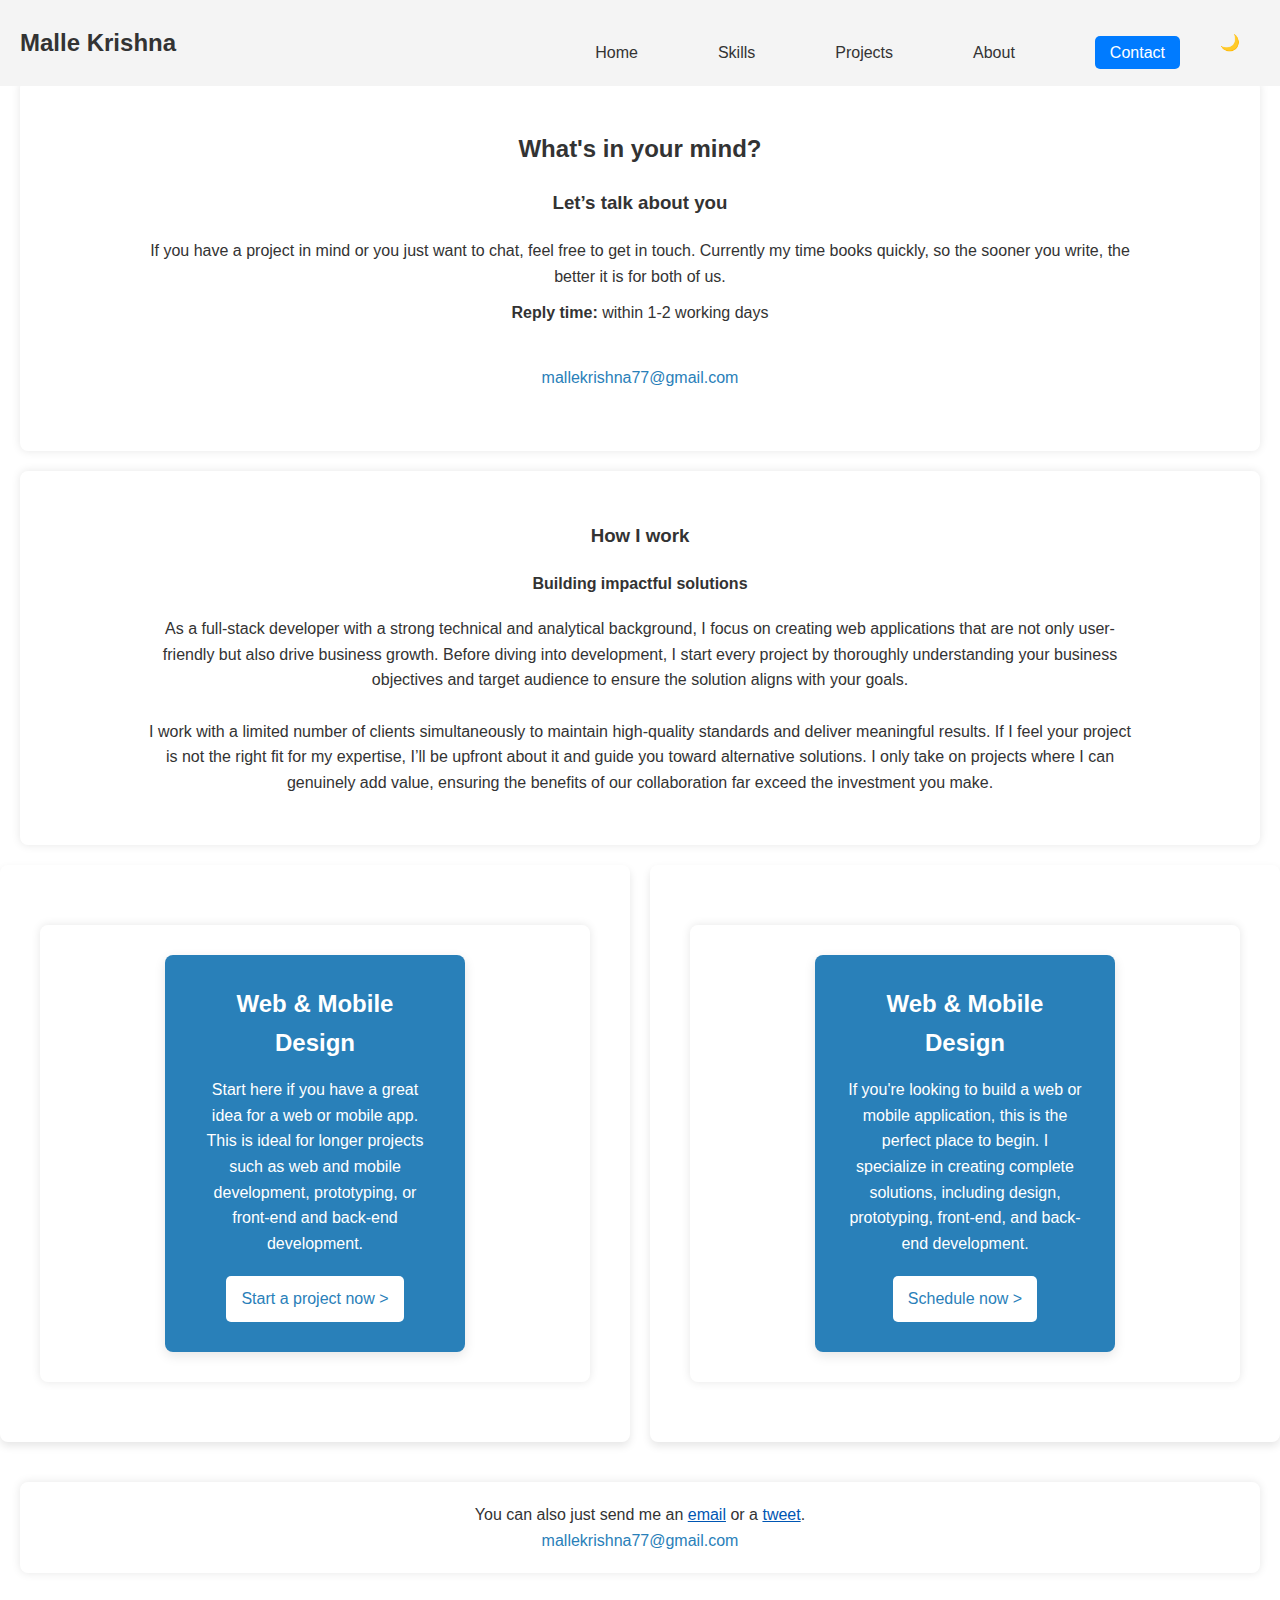
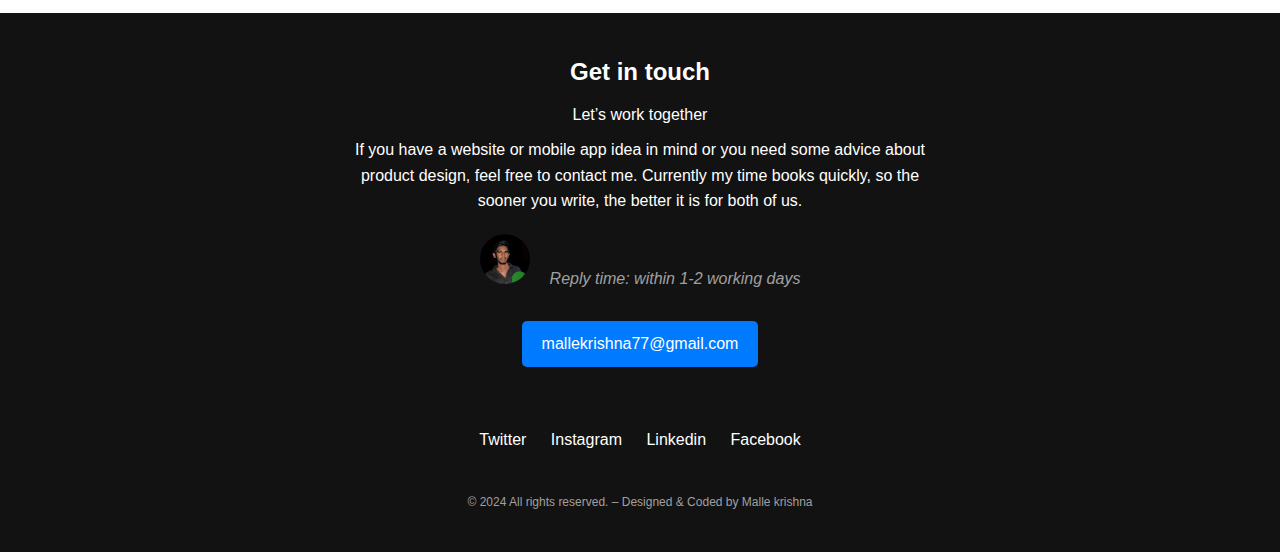
==== contact.html @ 310c50e5 "public page removed" ====
<!DOCTYPE html>
<html lang="en">
<head>
    <meta charset="UTF-8">
    <meta name="viewport" content="width=device-width, initial-scale=1.0">
    <link rel="stylesheet" href="style.css">
    <link rel="stylesheet" href="styles.css">
    <title>Daniel Korpai</title>
</head>
<body>
    <header>       
        <nav>
            <div class="logo">Malle Krishna</div>
            <button class="menu-toggle" aria-label="Toggle menu">
                ☰
            </button>
            <ul class="nav-list">
                <li><a href="index.html">Home</a></li>
                <li><a href="index.html">Skills</a></li>
                <li><a href="index.html">Projects</a></li> 
                <li><a href="index.html">About</a></li>
                <li><a href="contact.html" class="contact-btn" style="color: rgb(255, 255, 255);">Contact</a></li>
                <button id="theme-toggle">🌙</button>
            </ul>
        </nav>
    </header>

    <main>
        <section class="intro">
            <h2>What's in your mind?</h2>
            <h3>Let’s talk about you</h3>
            <p>If you have a project in mind or you just want to chat, feel free to get in touch. Currently my time books quickly, 
            so the sooner you write, the better it is for both of us.</p>
            <p><strong>Reply time:</strong> within 1-2 working days</p>
            <a href="mailto:mallekrishna77@gmail.com" class="button">mallekrishna77@gmail.com</a>
        </section>
        
        <section class="how-work">
            <h3>How I work</h3>
            <h4>Building impactful solutions</h4>
            <p>As a full-stack developer with a strong technical and analytical background, I focus on creating web applications that are not only user-friendly but also drive business growth. Before diving into development, I start every project by thoroughly understanding your business objectives and target audience to ensure the solution aligns with your goals.<br /><br />
                I work with a limited number of clients simultaneously to maintain high-quality standards and deliver meaningful results. If I feel your project is not the right fit for my expertise, I’ll be upfront about it and guide you toward alternative solutions. I only take on projects where I can genuinely add value, ensuring the benefits of our collaboration far exceed the investment you make.</p>
        </section>
    </main>


    <div class="process-steps">
    <div class="step">
        <section class="services">
            <div class="service-card">
                <h2>Web & Mobile Design</h2>
                <p>Start here if you have a great idea for a web or mobile app. This is ideal for longer projects such as web and mobile development, prototyping, or front-end and back-end development.</p>
                <a href="form.html" class="button">Start a project now &gt;</a>
            </div>
        </section>
    </div>


        <div class="step">
        <section class="services">
            <div class="service-card">
                <h2>Web & Mobile Design</h2>
                <p>If you're looking to build a web or mobile application, this is the perfect place to begin. I specialize in creating complete solutions, including design, prototyping, front-end, and back-end development.</p>
                <a href="form.html" class="button">Schedule now &gt;</a>
            </div>
        </section>
    </div>
</div>


        <section class="contact-info">
            <p>You can also just send me an <a href="mailto:mallekrishna77@gmail.com">email</a> or a <a href="#">tweet</a>.</p>
            <p><a href="mailto:mallekrishna77@gmail.com" class="contact-email">mallekrishna77@gmail.com</a></p>
        </section>

        <footer>
            <div class="footer-content">
                <h2>Get in touch</h2>
                <p>Let’s work together</p>
                <p>If you have a website or mobile app idea in mind or you need some advice about product design, feel free to contact me. Currently my time books quickly, so the sooner you write, the better it is for both of us.</p>
                <p class="reply-time"><img src="img/active.png" alt="Daniel Korpai" class="profile-image1">Reply time: within 1-2 working days</p>
                <a href="mailto:mallekrishna77@gmail.com" class="contact-button">mallekrishna77@gmail.com</a>
                <div class="social-media">
                    <a href="https://twitter.com" target="_blank">Twitter</a>
                    <a href="https://instagram.com" target="_blank">Instagram</a>
                    <a href="https://medium.com" target="_blank">Linkedin</a>
                    <a href="https://medium.com" target="_blank">Facebook</a>
                </div>
            </div>
            <div class="footer-bottom">
                <p>&copy; 2024 All rights reserved. – Designed &amp; Coded by Malle krishna</p>
            </div>
        </footer>
    <script src="script.js"></script>
</body>
</html>
---- style.css ----
* {
    margin: 0;
    padding: 0;
    box-sizing: border-box;
}

body {
    font-family: 'Arial', sans-serif;
    line-height: 1.6;
    background-color: #f9f9f9;
    color: #333;
}


.intro, .how-work {
    text-align: center;
    padding: 50px 10%;
}

.button {
    display: inline-block;
    background-color: #2980b9; /* Button color */
    color: white;
    padding: 10px 20px;
    text-decoration: none;
    border-radius: 5px;
    margin-top: 20px;
}

.footer {
    text-align: center;
    padding: 20px;
    background-color: #2c3e50; /* Footer color */
    color: white;
}

h2, h3, h4 {
    margin-bottom: 20px;
}

.intro p {
    margin-bottom: 10px;
}

.how-work p {
    margin-top: 20px;
}

.services {
    display: flex;
    justify-content: center;
    flex-wrap: wrap;
    margin: 40px 20px;
}

.service-card {
    background-color: #2980b9; /* Card background color */
    color: white;
    padding: 30px;
    margin: 10px;
    border-radius: 8px;
    width: 300px;
    box-shadow: 0 4px 12px rgba(0, 0, 0, 0.1);
    text-align: center;
}

.service-card h2 {
    margin-bottom: 15px;
}

.button {
    display: inline-block;
    background-color: #fff; /* Button background color */
    color: #2980b9; /* Button text color */
    padding: 10px 15px;
    text-decoration: none;
    border-radius: 5px;
}

.contact-info {
    text-align: center;
    margin-top: 40px;
}

.contact-email {
    color: #2980b9; /* Email link color */
    text-decoration: none;
}

footer {
    text-align: center;
    padding: 20px;
    background-color: #2c3e50;
    color: white;
    margin-top: 40px;
}

/* Responsive Design */

@media (max-width: 1024px) {
    .intro, .how-work {
        padding: 50px 100px;
    }
}



@media (max-width: 480px) {
    .intro, .how-work {
        padding: 20px 20px;
    }

    .button {
        width: 100%;
        padding: 15px;
    }
}
:root {
    --primary-color: #007BFF;
    --background-color: #ffffff;
    --text-color: #333;
    --nav-background: #f4f4f4;
    --nav-text-color: #333;
}
html{
    scroll-behavior: smooth;
}
* {
    box-sizing: border-box;
    margin: 0;
    padding: 0;
}
body {
        margin-top: 80px;
    font-family: 'Arial', sans-serif;
    line-height: 1.6;
    background-color: var(--background-color);
    color: var(--text-color);
    transition: background-color 0.3s, color 0.3s;
}

header {
    position: fixed;
    top: 0;
    left: 0;
    width: 100%;
    background-color: var(--nav-background);
    padding: 20px;
}

nav {
    display: flex;
    justify-content: space-between;
    align-items: center;
}

.logo {
    font-size: 24px;
    font-weight: bold;
}

.nav-list {
    list-style: none;
    margin: 0;
    padding: 0;
    display: flex;
}

.nav-list li {
    padding-left: 60px;
    margin-left: 20px;
}

.nav-list a {
    text-decoration: none;
    color: var(--nav-text-color);
    font-weight: 500;
}

.contact-btn {
    background-color: var(--primary-color);
    color: #ffffff;
    padding: 10px 20px;
    border-radius: 5px;
    text-decoration: none;
}

#theme-toggle {
    margin-left: 20px;
    padding: 10px 20px;
    cursor: pointer;
}

/* Hide menu button on larger screens */
.menu-toggle {
    display: none;
    background: none;
    border: none;
    font-size: 24px;
    cursor: pointer;
}

/* Responsive Navbar */
@media (max-width: 768px) {
    .nav-list {
        display: none;
        flex-direction: column;
        background-color: var(--nav-background);
        position: absolute;
        top: 60px;
        right: 0;
        width: 100%;
        padding: 20px;
    }

    .nav-list.show {
        display: flex;
    }

    .menu-toggle {
        display: block; /* Show menu button on smaller screens */
    }

    .nav-list li {
        margin: 15px 0;
    }

    .contact-btn {
        width: 100%;
        text-align: center;
    }
}

/* Dark Theme */
body.dark {
    --background-color: #1e1e1e;
    --text-color: #ffffff;
    --nav-background: #333;
    --nav-text-color: #ffffff;
}
---- styles.css ----
:root {
    --primary-color: #007BFF;
    --background-color: #ffffff;
    --text-color: #333;
    --nav-background: #f4f4f4;
    --nav-text-color: #333;
}
html{
    scroll-behavior: smooth;
}
* {
    box-sizing: border-box;
    margin: 0;
    padding: 0;
}
body {
    margin-top: 80px;
font-family: 'Arial', sans-serif;
line-height: 1.6;
background-color: var(--background-color);
color: var(--text-color);
transition: background-color 0.3s, color 0.3s;
}

header {
position: fixed;
top: 0;
left: 0;
width: 100%;
background-color: var(--nav-background);
padding: 20px;
}
a{
    color:#0056b3;
}
nav {
    display: flex;
    justify-content: space-between;
    align-items: center;
}

.logo {
    font-size: 24px;
    font-weight: bold;
}

.nav-list {
    list-style: none;
    margin: 0;
    padding: 0;
    display: flex;
}

.nav-list li {
    padding-top: 20px;
    padding-left: 60px;
    margin-left: 20px;
}

.nav-list a {
    text-decoration: none;
    color: var(--nav-text-color);
    font-weight: 500;
}

.contact-btn {
    background-color: var(--primary-color);
    color: #ffffff;
    padding: 10px 20px;
    border-radius: 5px;
    text-decoration: none;
}

#theme-toggle {
    margin-left: 20px;
    padding: 10px 20px;
    cursor: pointer;
}

/* Hide menu button on larger screens */
.menu-toggle {
    display: none;
    background: none;
    border: none;
    font-size: 24px;
    cursor: pointer;
}

/* Responsive Navbar */
@media (max-width: 768px) {
    .nav-list {
        display: none;
        flex-direction: column;
        background-color: var(--nav-background);
        position: absolute;
        top: 60px;
        right: 0;
        width: 100%;
        padding: 20px;
    }

    .nav-list.show {
        display: flex;
    }

    .menu-toggle {
        display: block; /* Show menu button on smaller screens */
    }

    .nav-list li {
        margin: 15px 0;
    }

    .contact-btn {
        width: 100%;
        text-align: center;
    }
}

/* Dark Theme */
body.dark {
    --background-color: #1e1e1e;
    --text-color: #ffffff;
    --nav-background: #333;
    --nav-text-color: #ffffff;
}

button {
    background: none;
    border: none;
    font-size: 16px;
    cursor: pointer;
}
.buttons {
    margin-top: 20px;
}

.start-project-btn, .learn-more-btn {
    background: #007BFF;
    color: #ffffff;
    padding: 12px 20px;
    border-radius: 5px;
    text-decoration: none;
    margin-right: 10px;
    transition: background 0.3s;
}

.start-project-btn:hover, .learn-more-btn:hover {
    background: #0056b3;
}
/* Individual Steps */
.process-steps {
    display: flex;
    flex-wrap: wrap;
    gap: 20px;
}

.step {
    flex: 1;
    min-width: 250px;
    padding: 20px;
    border-radius: 8px;
    box-shadow: 0 4px 8px rgba(0, 0, 0, 0.1);
    transition: transform 0.3s;
}

.step h3 {
    margin-bottom: 10px;
}

.step:hover {
    transform: translateY(-5px);
}
/* Design Process Section */
.design-process {
    padding: 40px 20px;
    text-align: left;
}

.design-process h2 {
    margin-bottom: 10px;
}

.design-process h1 {
    font-size: 36px;
    margin-bottom: 20px;
}

.design-process p {
    margin: 10px 0;
}
/* Social Media Section */
div.social-media {

    padding: 20px;
    /* background: #ffffff; */
    text-align: center;
}

.social-media h2 {
    margin-bottom: 10px;
}

.social-media p {
    margin: 10px 0;
}

.social-media ul {
    list-style: none;
}

.social-media li {
    color: blue;
    margin: 5px 0;
}

.social-media a {
    text-decoration: none;
    color: #017cff;
}

.profile-image1 {
    max-width: 50px;
    border-radius: 50%;
    margin-top: 10px;
    margin-right: 20px;
}

.name {
    font-weight: bold;
    margin-top: 10px;
}
.contact-btn {
    background: #007BFF;
    color: #fff;
    padding: 8px 15px;
    border-radius: 5px;
    transition: background 0.3s;
}

.contact-btn:hover {
    background: #0056b3;
}

/* Hero Section Styling */
.hero {
    padding: 100px 20px;
    text-align: left;
    background: #ffffff;
    color: #333;
    position: relative;
}

.hero h1 {
    font-size: 48px;
}

.hero p {
    margin: 20px 0;
    font-size: 20px;
}

.highlight {
    color: #007BFF;
    font-weight: bold;
}

.get-started-btn {
    display: inline-block;
    background: #007BFF;
    color: white;
    padding: 12px 20px;
    border-radius: 5px;
    text-decoration: none;
    margin-top: 15px;
    font-size: 16px;
    transition: background 0.3s;
}

.get-started-btn:hover {
    background: #0056b3;
}

/* Reply time styling */
.reply-time {
    margin-top: 20px;
    font-style: italic;
}
/* About Section Styling */
.about {
    padding: 40px 20px;
    text-align: left;
    background: #ffffff;
}

.about h2 {
    margin-bottom: 10px;
}

.about h1 {
    font-size: 36px;
    margin-bottom: 20px;
}

.about p {
    margin: 10px 0;
}

.highlight {
    color: #007BFF;
    font-weight: bold;
}
.profile-image, .project-image {
    max-width: 100%;
    height: auto;
    border-radius: 8px;
    margin: 10px 0;
}

.profile-image {
    max-width: 150px;
    border-radius: 50%;
    margin-top: 10px;
}
.skills-list {
    display: flex;
    flex-wrap: wrap;
    list-style: none;
    padding: 0;
}

.skills-list li {
    background: #5a6d7d;
    color: #fff;
    padding: 10px;
    margin: 5px;
    border-radius: 5px;
    transition: transform 0.3s, background 0.3s;
}

.skills-list li:hover {
    transform: scale(1.1);
    background: #4e606f;
}

.project {
    margin: 15px 0;
}

.project h3 {
    margin: 10px 0;
}

footer {
    text-align: center;
    padding: 10px 0;
    background: #35424a;
    color: #ffffff;
    position: relative;
    bottom: 0;
    width: 100%;
}

/* Dark theme styles */
body.dark {
    background: #1e1e1e;
    color: #ffffff;
}

header.dark {
    color:#ffffff;
    background: #1e1e1e;
}

section.dark {
    background: #1e1e1e;
    border: 1px solid #333;
}
nav.dark {
    background: #1e1e1e;
    border: 1px solid #333;
}
footer.dark {
    background: #171717;
}

.skills-list li.dark {
    background: #3a3a3a;
}

.skills-list li.dark:hover {
    background: #4e606f;
}
footer {
    background: #121212;
    color: #ffffff;
    text-align: center;
    padding: 40px 20px;
}

.footer-content {
    margin: 0 auto;
    max-width: 600px;
}

.footer-content h2 {
    margin: 0 0 10px;
}

.footer-content p {
    margin: 10px 0;
}

.reply-time {
    font-style: italic;
    color: #a0a0a0;
}

.contact-button {
    display: inline-block;
    padding: 10px 20px;
    margin: 20px 0;
    border-radius: 5px;
    background: #007BFF;
    color: #ffffff;
    text-decoration: none;
    transition: background 0.3s;
}

.contact-button:hover {
    background: #0056b3;
}

.social-media {
    margin: 20px 0;
}

.social-media a {
    margin: 0 10px;
    color: #ffffff;
    text-decoration: none;
}

.footer-bottom {
    margin-top: 20px;
    font-size: 12px;
    color: #a0a0a0;
}
section {
    padding: 20px;
    margin: 20px;
    background: white;
    border-radius: 8px;
    box-shadow: 0 0 10px rgba(0, 0, 0, 0.1);
    transition: background 0.3s, border 0.3s;
}
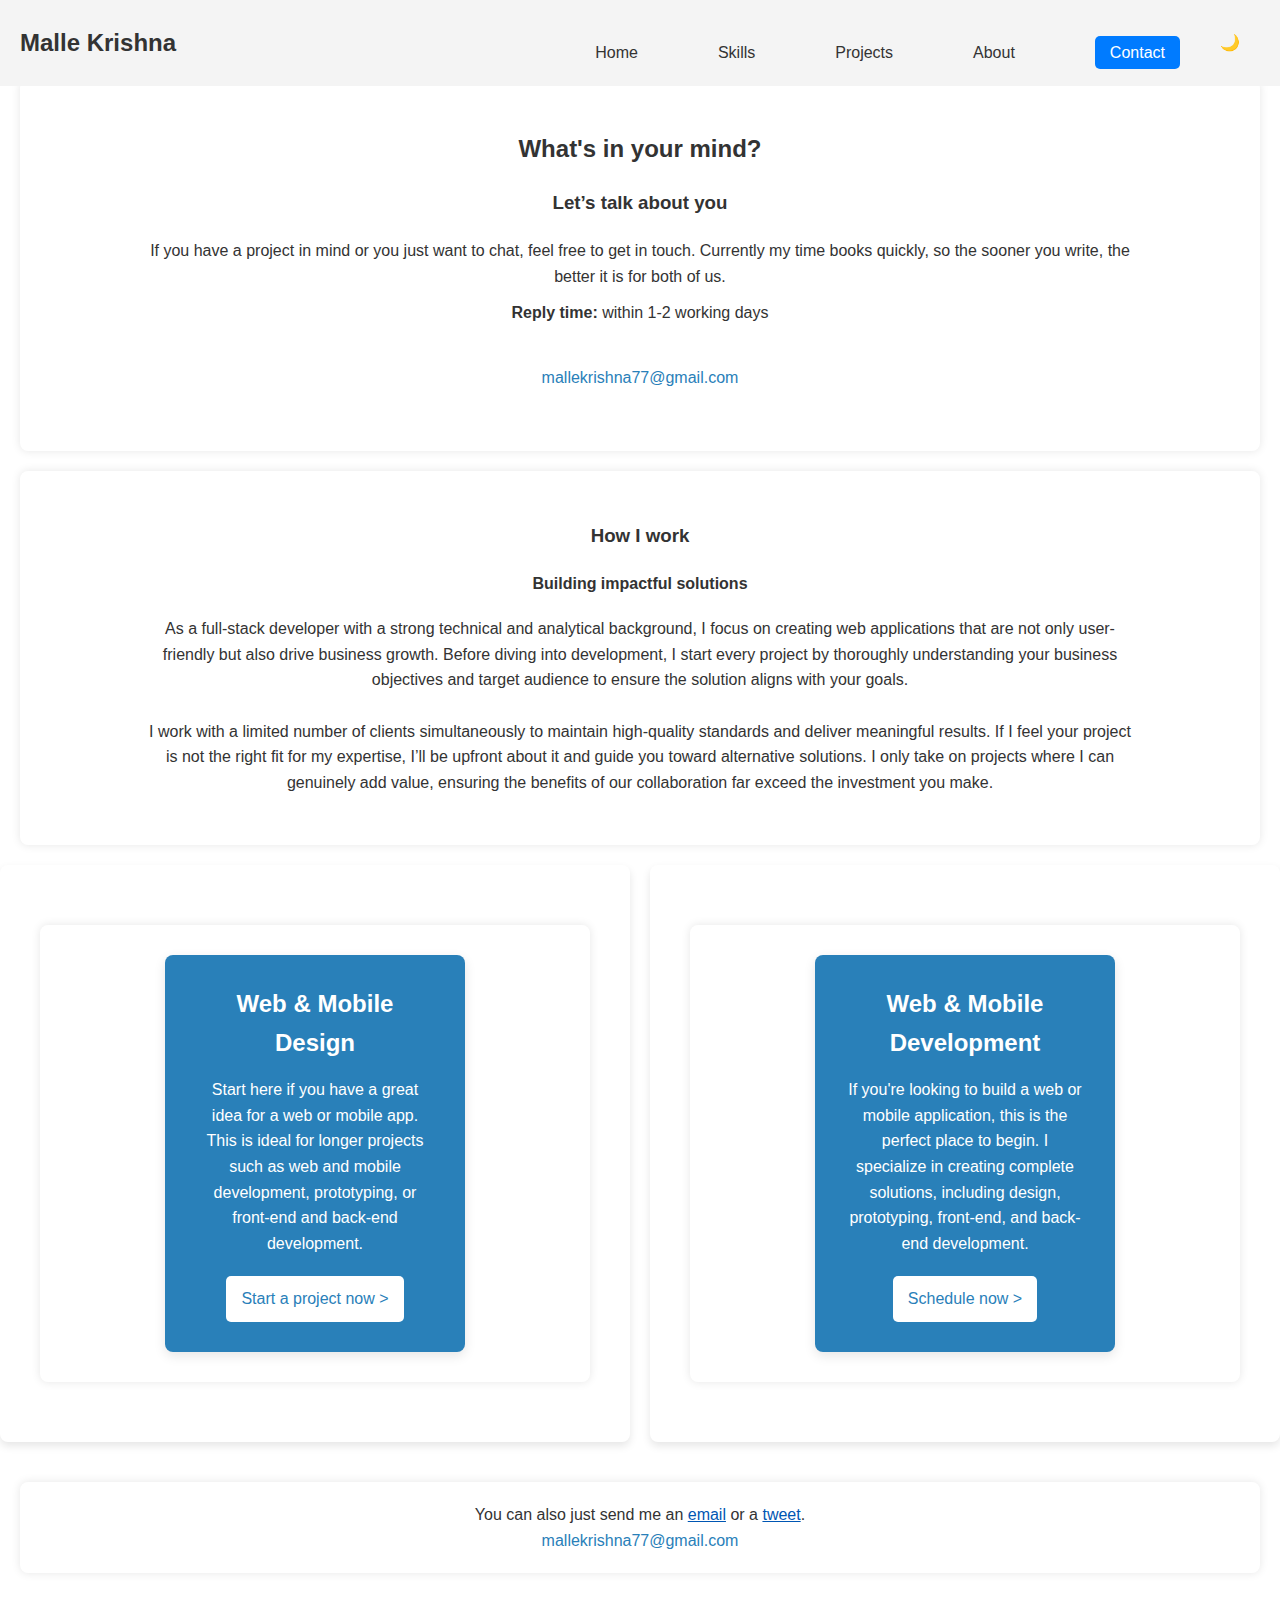
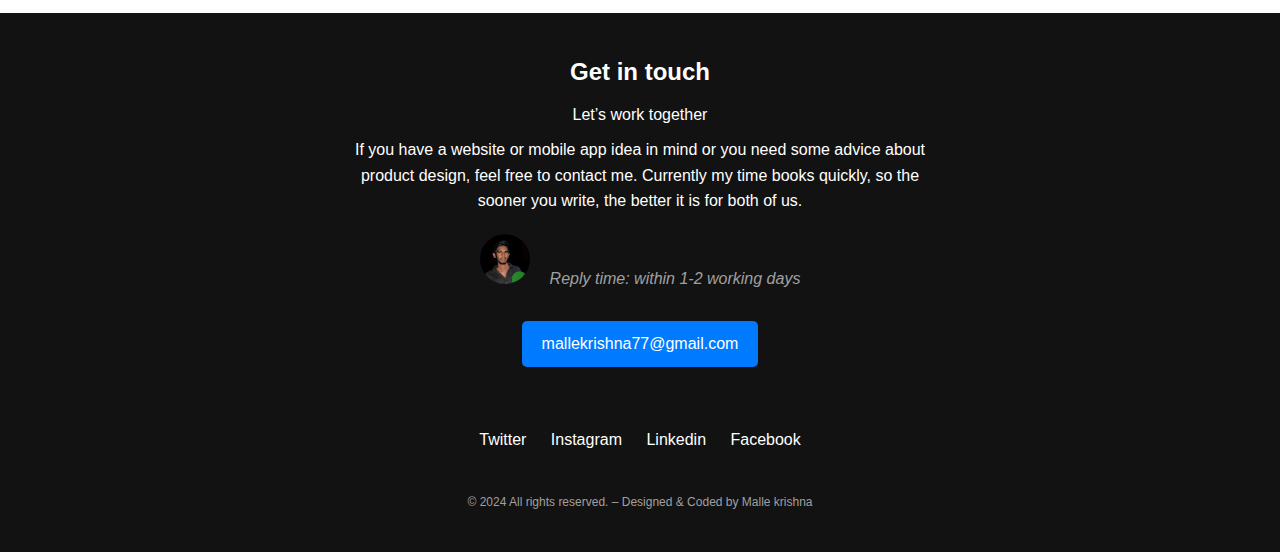
==== commit 579910a2: "changes done in contact page" ====
--- a/contact.html
+++ b/contact.html
@@ -5,7 +5,7 @@
     <meta name="viewport" content="width=device-width, initial-scale=1.0">
     <link rel="stylesheet" href="style.css">
     <link rel="stylesheet" href="styles.css">
-    <title>Daniel Korpai</title>
+    <title>malle Krishna</title>
 </head>
 <body>
     <header>       
@@ -59,7 +59,7 @@
         <div class="step">
         <section class="services">
             <div class="service-card">
-                <h2>Web & Mobile Design</h2>
+                <h2>Web & Mobile Development</h2>
                 <p>If you're looking to build a web or mobile application, this is the perfect place to begin. I specialize in creating complete solutions, including design, prototyping, front-end, and back-end development.</p>
                 <a href="form.html" class="button">Schedule now &gt;</a>
             </div>
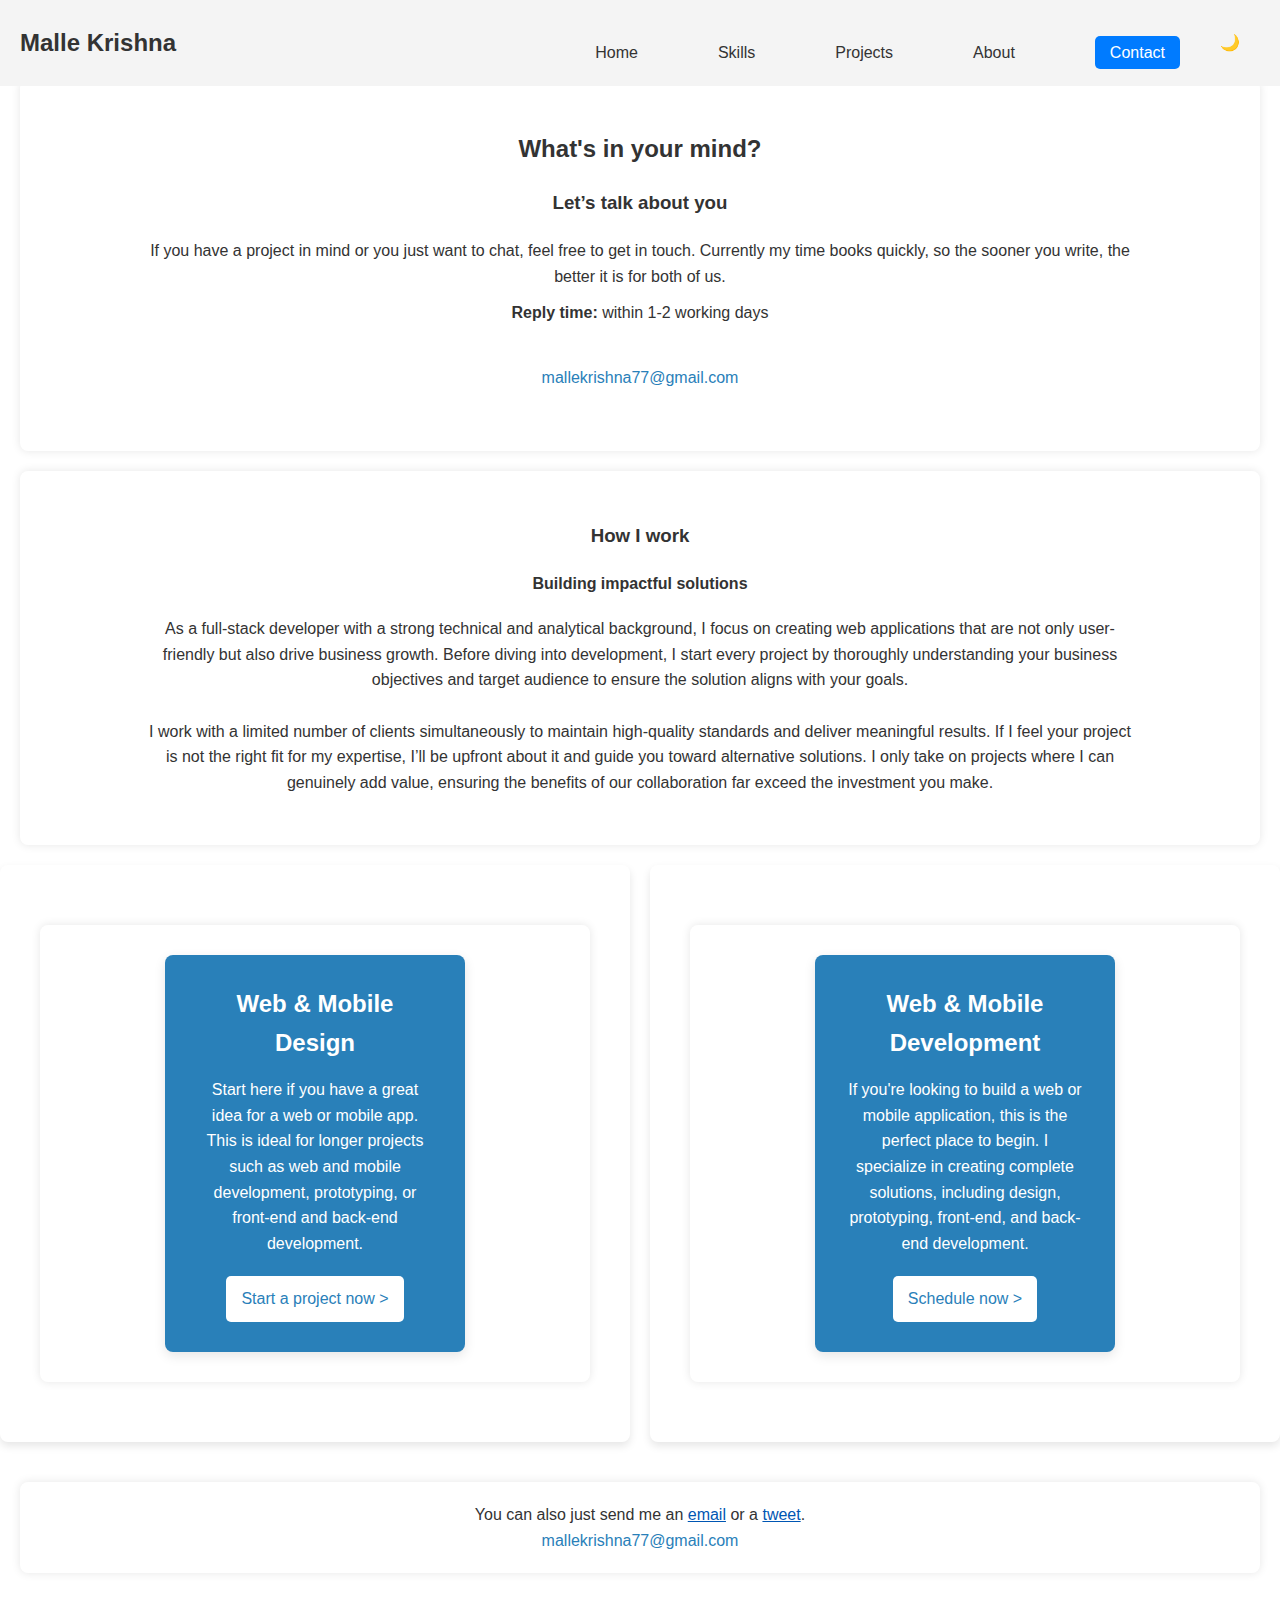
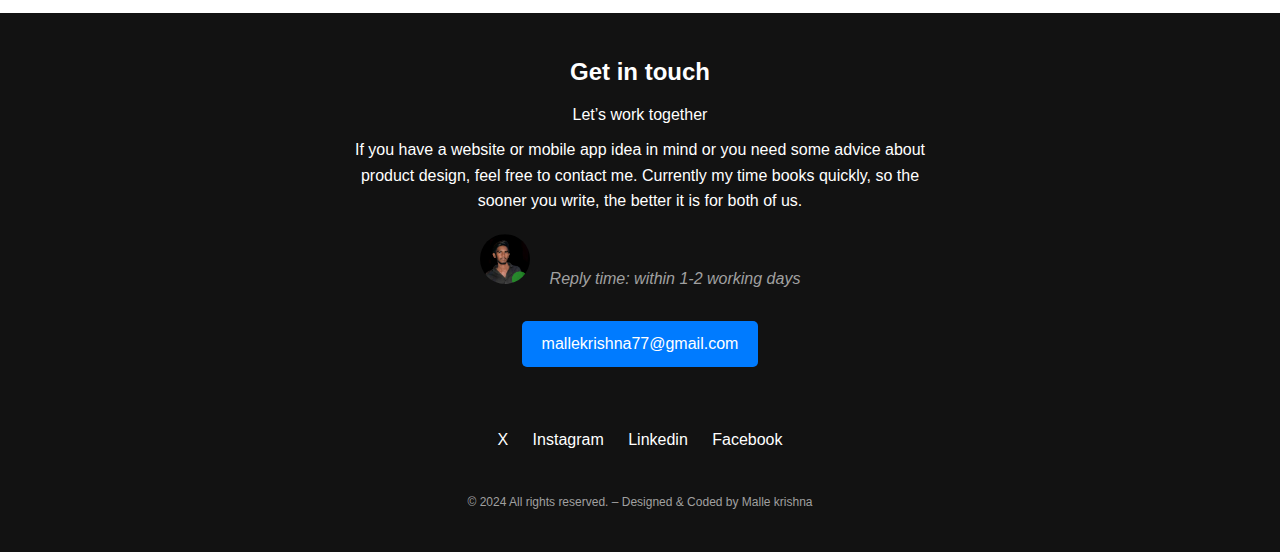
==== commit 412c6376: "in all websites social media added" ====
--- a/contact.html
+++ b/contact.html
@@ -81,10 +81,10 @@
                 <p class="reply-time"><img src="img/active.png" alt="Daniel Korpai" class="profile-image1">Reply time: within 1-2 working days</p>
                 <a href="mailto:mallekrishna77@gmail.com" class="contact-button">mallekrishna77@gmail.com</a>
                 <div class="social-media">
-                    <a href="https://twitter.com" target="_blank">Twitter</a>
-                    <a href="https://instagram.com" target="_blank">Instagram</a>
-                    <a href="https://medium.com" target="_blank">Linkedin</a>
-                    <a href="https://medium.com" target="_blank">Facebook</a>
+                    <a href="https://x.com/mallekrishna77/" target="_blank">X</a>
+                    <a href="https://www.instagram.com/malle_krishna_/" target="_blank">Instagram</a>
+                    <a href="https://www.linkedin.com/in/malle-krishna" target="_blank">Linkedin</a>
+                    <a href="https://www.facebook.com/share/1AuXbbvXaV/" target="_blank">Facebook</a>
                 </div>
             </div>
             <div class="footer-bottom">
